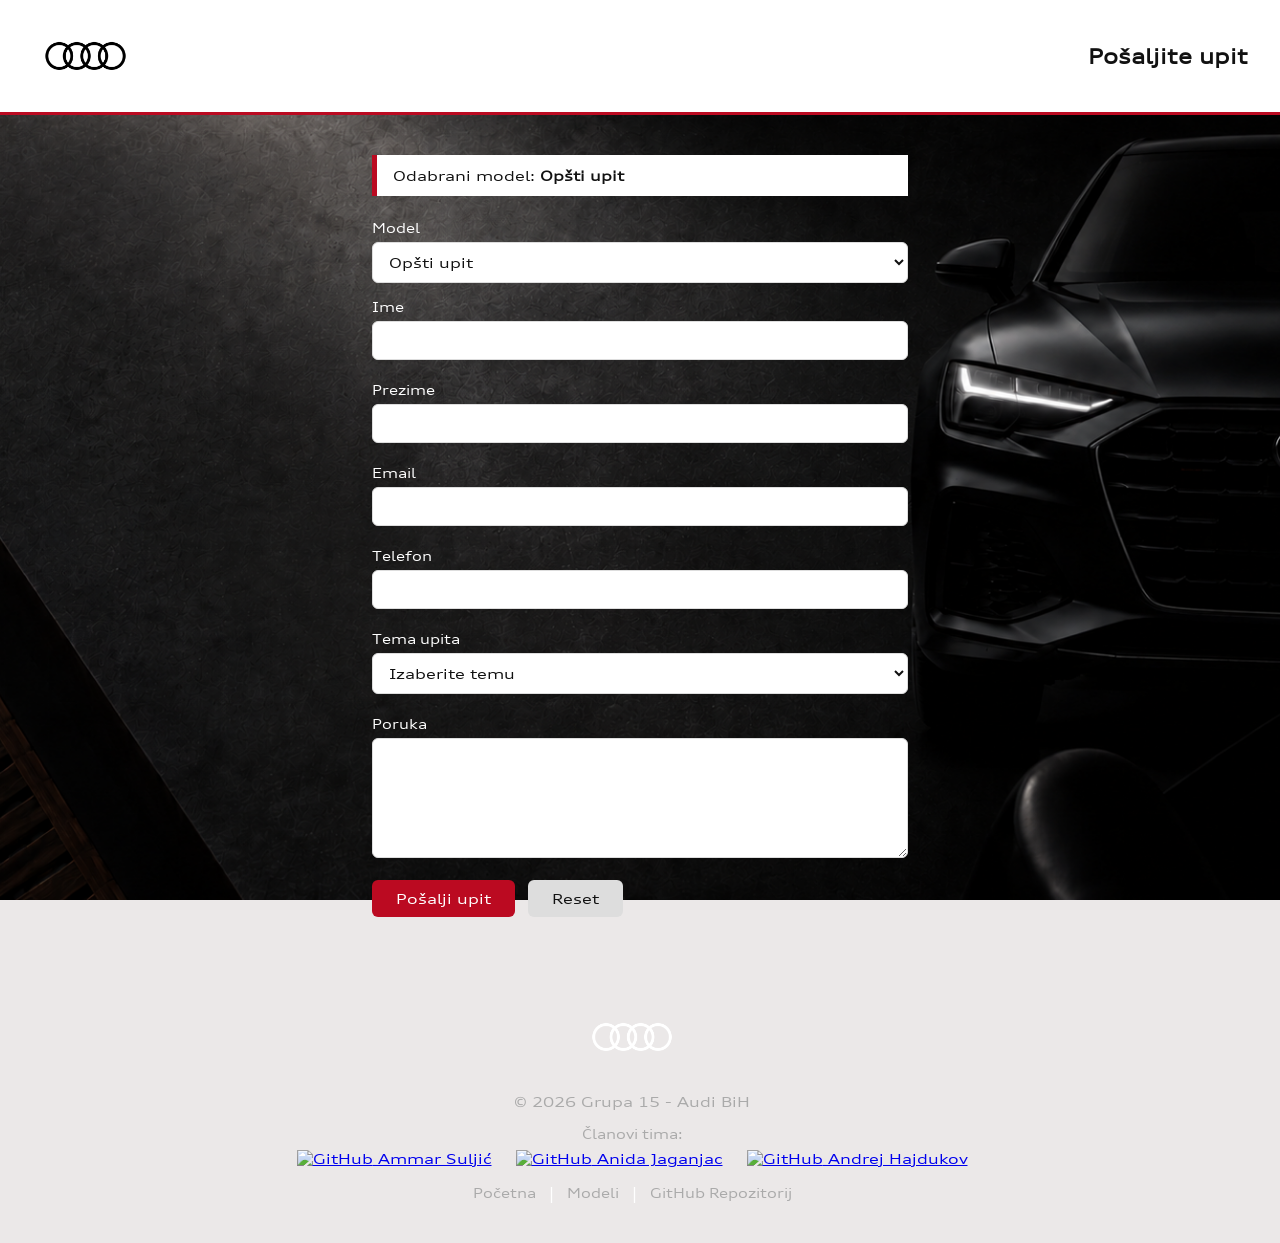
==== kontakt.html @ d5390f21 "dodane drustvene mreze u footeru" ====
<!DOCTYPE html>
<html lang="bs"> 

<head>
    <meta charset="UTF-8"> 
    <meta name="viewport" content="width=device-width, initial-scale=1.0"> <!-- Osigurava prilagodbu prikazu na mobilnim uređajima  AI supported-->
    <meta name="description" content="Audi BiH Kontakt forma"> <!-- Opis stranice koju citaju web preglednici , ovo ne vidi korisnik AI supported-->
    <meta name="author" content="Grupa 15"> 

    <title>Kontakt - Audi BiH</title>

    <link rel="icon" href="images/audi logo crni.png"> 
    <link rel="stylesheet" href="css/tptpstil.css"> 
</head>



<!-- ================= HEADER ================= -->
<header>

   <!-- logo -->
    <div class="logo-bar">

    <a href="index.html">
        <img src="images/audi logo crni.png"
             alt="Audi logo"
             class="logo">
    </a>

</div>


    <h1 class="page-title">Pošaljite upit</h1>

</header>

<style>
.pozadinakontakt{
    background-image: url("images/audi kontakt.png");
    background-size: cover;
    background-position: center;
    background-repeat: no-repeat;
    background-attachment: fixed;
    min-height: 100vh;
}
</style>

<body class="pozadinakontakt">

    
<!-- ================= MAIN ================= -->
<main class="kontakt-main">

    <!-- JS ĆE OVO PUNITI -->
    <div class="selected-model-box">
        <p>Odabrani model: 
            <strong id="selectedModel">Opšti upit</strong>
        </p>
    </div>

    <form id="contactForm">

        <!-- MODEL DROPDOWN (JS ga dopunjava)  AI supported-->
        <div class="form-group">
            <label for="modelSelect">Model</label>
            <select id="modelSelect">
                <option value="">Opšti upit</option>
                <option value="Audi A3">Audi A3</option>
                <option value="Audi A5">Audi A5</option>
                <option value="Audi Q5">Audi Q5</option>
                <option value="Audi A6">Audi A6</option>
                <option value="Audi e-tron">Audi e-tron</option>
                <option value="Audi Q3">Audi Q3</option>
                <option value="Audi RSQ8">Audi RSQ8</option>
                <option value="Audi Q7">Audi Q7</option>
                <option value="Audi Q6">Audi Q6</option>
                <option value="Audi A7">Audi A7</option>
            </select>
        </div>

        <!-- IME -->
        <div class="form-group">
            <label>Ime</label>
            <input type="text" id="ime">
            <span class="error" id="imeError"></span>
        </div>

        <!-- PREZIME -->
        <div class="form-group">
            <label>Prezime</label>
            <input type="text" id="prezime">
            <span class="error" id="prezimeError"></span>
        </div>

        <!-- EMAIL -->
        <div class="form-group">
            <label>Email</label>
            <input type="text" id="email">
            <span class="error" id="emailError"></span>
        </div>

        <!-- TELEFON -->
        <div class="form-group">
            <label>Telefon</label>
            <input type="text" id="telefon">
            <span class="error" id="telefonError"></span>
        </div>

        <!-- TEMA -->
        <div class="form-group">
            <label>Tema upita</label>
            <select id="tema">
                <option value="">Izaberite temu</option>
                <option value="model">Upit o modelu</option>
                <option value="cijena">Cijena</option>
                <option value="test_voznja">Test vožnja</option>
                <option value="dostupni_modeli">Dostupni modeli</option>
                <option value="servis">Servis Audi modela</option>
            </select>
            <span class="error" id="temaError"></span>
        </div>

        <!-- PORUKA -->
        <div class="form-group">
            <label>Poruka</label>
            <textarea id="poruka"></textarea>
            <span class="error" id="porukaError"></span>
        </div>

        <!-- BUTOONI -->
        <button type="submit">Pošalji upit</button>
        <button type="reset">Reset</button>

        <p id="successMessage"></p>

    </form>


</main>

<!-- ================= FOOTER (ISTI KAO OSTALI) ================= -->
            <footer class="site-footer-kontakt">

                <div class="footer-logo">
                    <img src="images/audi logo crni.png"
                        alt="Audi logo"
                        usemap="#audiMapFooter"
                        class="logo">

                    <map name="audiMapFooter">
                        <area shape="rect"
                            coords="0,0,300,150"
                            href="index.html"
                            alt="Početna stranica">
                    </map>
                </div>

                <p class="footer-title">&copy; 2026 Grupa 15 - Audi BiH</p>

                <!-- TIM -->
<div class="footer-team">
    <span class="team-label">Članovi tima:</span>

    <div class="team-members">

        <div class="member">
            <a href="https://github.com/ammarsuljic-ui" target="_blank">
                <img src="images/Github logo.webp" alt="GitHub" class="github-icon">
                Ammar Suljić
            </a>
        </div>

        <div class="member">
            <a href="https://github.com/qnidaaa?tab=overview&from=2026-05-01&to=2026-05-15" target="_blank">
                <img src="images/Github logo.webp" alt="GitHub" class="github-icon">
                Anida Jaganjac
            </a>
        </div>

        <div class="member">
            <a href="https://github.com/andrejhajdukov" target="_blank">
                <img src="images/Github logo.webp" alt="GitHub" class="github-icon">
                Andrej Hajdukov
            </a>
        </div>

    </div>
</div>

                <div class="footer-links">
                    <a href="index.html">Početna</a> |
                    <a href="sadrzaj.html">Modeli</a> |
                    <a href="https://github.com/ammarsuljic-ui/Grupa15-TPTP-2026" target="_blank">
                        GitHub Repozitorij
                    </a>
                </div>

            </footer>

</div>

</body>
</html>
---- css/tptpstil.css ----
/* =============================================
   TPTP Projekat - Grupa 15
   Audi BiH web stranica
   CSS: Anida Jaganjac
   ============================================= */
 
/* Odbrani font */
@font-face {
  font-family: 'auditype_extendednormal';
  src: url(../fonts/auditype_extendednormal.ttf) format('truetype');
}

/* CSS varijable - globalne boje, fontovi i razmaci */
:root {
  --boja-primarna: #BB0A21;
  --boja-pozadina: #ebe8e8;
  --boja-tekst: #111111;
  --boja-kartica: #ffffff;
  --font-glavni: 'auditype_extendednormal', sans-serif;
  --razmak-kartica: 1.5rem;
}
 
/* Reset defaultnih browser stilova */
* {
  margin: 0;
  padding: 0;
  box-sizing: border-box;
}
 
/* Osnovna tipografija i pozadina */
body {
  background-color: var(--boja-pozadina);
  color: var(--boja-tekst);
  font-family: var(--font-glavni);
  
}
 
/* ---- HEADER ---- */
header {
  overflow: visible;
  background-color: #ffffff;
  padding: 16px 32px;
  border-bottom: 3px solid var(--boja-primarna);
  display: flex;
  align-items: center;
  justify-content: space-between;
  position: relative;
  z-index: 1000;
}
 
/* Logo */
.logo-bar {
  display: flex;
  align-items: center;
}
 
.logo {
  height: 80px;
  width: auto;
  display: block;
  pointer-events: auto;
}
 
/* ---- DROPDOWN MENI ---- */

/* Prikaz uradjen uz pomoc Claude AI s razumijevanjem */
.menu > ul {
  list-style: none;
  display: flex;
  gap: 24px;
}
 
.menu {
  position: relative;
}
 
.menu ul li a {
  text-decoration: none;
  color: var(--boja-tekst);
  font-size: 14px;
  font-weight: 500;
  padding: 8px 0;
}
 
.menu ul li a:hover {
  color: var(--boja-primarna);
}
 
.dropdown {
  position: relative;
}
 
.dropdown-menu {
  display: none;
  position: absolute;
  top: 100%;
  left: 0;
  background-color: #ffffff;
  border: 1px solid #eeeeee;
  border-top: 3px solid var(--boja-primarna);
  min-width: 160px;
  z-index: 9999;
  box-shadow: 0 4px 12px rgba(0,0,0,0.1);
  flex-direction: column;
  list-style: none;
}
 
.dropdown:hover .dropdown-menu {
  display: block;
}
 
.dropdown-menu li a {
  display: block;
  padding: 10px 16px;
  font-size: 13px;
  color: var(--boja-tekst);
  text-decoration: none;
  white-space: nowrap;
  transition: all 0.2s ease;
}
 
.dropdown-menu li a:hover {
  background-color: var(--boja-primarna);
  color: #ffffff !important;
  padding-left: 20px;
}
 
/* ---- SIDE NAV ---- */
.side-nav {
  display: flex;
  flex-direction: column;
  align-items: center;
  gap: 8px;
  background-color: #111111;
  padding: 24px 16px;
  width: 200px;
  min-height: 100%;
  position: fixed;
  top: 0;
  left: 0;
  padding-top: 100px;
  z-index: 100;

  opacity: 0;
  pointer-events: none;
  transform: translateX(-20px);
  transition: opacity 0.3s ease, transform 0.3s ease;
}
 
.side-nav a {
  text-decoration: none;
  color: #ffffff;
  font-size: 14px;
  padding: 10px 12px;
  border-radius: 6px;
  width: 100%;
  text-align: center;
  transition: background 0.2s;
}
 
.side-nav a:hover {
  background-color: var(--boja-primarna);
  color: #ffffff;
}
 
.pozadina:has(.logo-bar:hover) .side-nav,
.side-nav:hover {

  opacity: 1;
  pointer-events: auto;
  transform: translateX(0);

}
/* Pomicanje sadrzaja da ne bude ispod sidebara */
.pozadina {
  margin-left: 0;
  transition: margin-left 0.3s ease;
  
}

.pozadina:has(.logo-bar:hover),
.pozadina:has(.side-nav:hover) {

  margin-left: 200px;
}
 
/* ---- UVODNA SEKCIJA ---- */
.uvodnastrana {
  padding: 60px 40px;
  max-width: 100%;
  width: 100%;
}

/*Razmak izmedju slike i uvoda za modele */ 

.uvodnastrana:has(.hero-slika) {
  margin-bottom: 0;
  padding-bottom: 0;
}

.malinaslov {
  font-size: 13px;
  letter-spacing: 0.1em;
  text-transform: uppercase;
  color: var(--boja-primarna) !important;
  margin-bottom: 12px;
}

.uvodnastrana h1 {
  font-size: 36px;
  font-weight: bold;
  margin-bottom: 20px;
  line-height: 1.2;
}

.tekstuvoda {
  font-size: 15px;
  color: #646464;
  line-height: 1.7;
}

/* ---- HERO BUTTONS ---- */

.hero-btn {
  display: inline-block;
  padding: 14px 32px;
  background-color: #111111;
  color: #ffffff !important;
  text-decoration: none;
  font-family: var(--font-glavni);
  font-size: 14px;
  border-bottom: 2px solid transparent;
  text-align: center;
  transition: border-color 0.3s ease, background-color 0.3s ease;
  margin-top: 24px;
  margin-right: 12px;
}

.hero-btn:hover {
  border-bottom-color: var(--boja-primarna);
  background-color: #1e1e1e;
}

.hero-btn.secondary {
  background-color: #111111;
}

.hero-btn.secondary:hover {
  border-bottom-color: var(--boja-primarna);
  background-color: #1e1e1e;
}

/* ---- BACKGROUND IMAGE SEKCIJA  ---- */
.backgroundRegular-image {
  display: block;
  width: 100%;
  overflow: hidden;
}

.background-image {
  width: 100%;
  height: auto;
  display: block;
  object-fit: cover;
}


.backgroundSUV-image {
  display: block;
  width: 106%;
  overflow: hidden;
  margin-left: -40px;
}

.background-suv{
  display: block;
  width: 106%;
  overflow: hidden;
  margin-left: -40px;
}
/* ---- MODERN INFO SEKCIJA ---- */
.modern-info {
  padding: 60px 40px;
  max-width: 100%;
  width: 100%;
}

.section-tag {
  font-size: 13px;
  letter-spacing: 0.1em;
  text-transform: uppercase;
  color: var(--boja-primarna) !important; 
  margin-bottom: 12px;
}

.modern-info h2 {
  font-size: 28px;
  margin-bottom: 16px;
  line-height: 1.3;
}

.modern-info p {
  max-width: 100%;
 font-size: 15px;
  color: #444444;
  line-height: 1.7;

  
}

.tekstmape {
  display: block;
  width: 100%;
  padding: 40px;
  font-size: 15px;
  color: #444444;
  line-height: 1.7;
  text-align: justify;
}

/* ---- VIDEO UVOD ---- */
.videouvod {
  max-width: 700px;
  margin: 0 auto 24px auto;
  text-align: left;
}

.videouvod h2 {
  font-size: 22px;
  margin-bottom: 16px;
  text-align: center;
}

.tekstvideo {
  font-size: 14px;
  color: #444444;
  line-height: 1.7;
  margin-bottom: 12px;
  text-align: justify;
}



/* ---- KARTICE ---- */
/* Uz pomoc Claude AI za centriranje grida */
.models {
  display: grid;
  grid-template-columns: repeat(2, 400px);
  justify-content: center;
  gap: var(--razmak-kartica);
  padding: 30px;
}
 
.car-card {
  background-color: var(--boja-kartica);
  border-radius: 10px;
  overflow: hidden;
  position: relative;
  transition: transform 0.3s ease, box-shadow 0.3s ease;
}
 
.car-card:hover {
  transform: translateY(-5px);
  box-shadow: 0 8px 24px rgba(0,0,0,0.12);
}
 
.car-card a {
  text-decoration: none;
  color: var(--boja-tekst);
}
 
.car-card img {
  width: 100%;
  height: 200px;
  object-fit: cover;
  display: block;
  background-color: #a0a0a0;
  transition: transform 0.3s ease, background-color 0.3s ease;
}
 
.car-name {
  padding: 12px 16px;
  font-weight: bold;
  font-size: 16px;
}
 
/* Hover overlay na karticama - uradjeno uz pomoc Claude AI */
.car-card a::after {
  content: attr(title);
  position: absolute;
  bottom: 0;
  left: 0;
  right: 0;
  color: #ffffff;
  padding: 12px 16px;
  font-size: 14px;
  font-weight: 500;
  opacity: 0;
  transform: translateY(100%);
  transition: opacity 0.3s ease, transform 0.3s ease;
}
 
.car-card:hover a::after {
  opacity: 1;
  transform: translateY(0);
}
 
.car-card:hover img {
  transform: scale(1.03);
  background-color: var(--boja-primarna);
}
 .tech-grid {
  display: grid;
  grid-template-columns: repeat(3, 1fr);
  gap: 24px;
  padding: 40px;
}

.tech-box {
  background-color: #646464;
  color: #ffffff;
  padding: 32px 24px;
  border-left: 4px solid var(--boja-primarna);
  transition: background-color 0.3s ease;
}

.tech-box:hover {
  background-color: var(--boja-primarna);
}

.tech-box h3 {
  font-size: 18px;
  margin-bottom: 12px;
  color: #ffffff;
}

.tech-box p {
  font-size: 14px;
  color: #d3d1d1;
  line-height: 1.7;
}

.tech-box:hover p {
  color: #ffffff;
}


@keyframes fadeIn {
  from {
    opacity: 0;
    transform: translateY(20px);
  }
  to {
    opacity: 1;
    transform: translateY(0);
  }
}

.tech-section {
  padding: 60px 40px;
}
 

.tech-section h2 {
  font-size: 28px;
  margin-bottom: 10px;
  line-height: 1.3;
}

.car-card {
  animation: fadeIn 2s ease forwards;
}

@keyframes pulsiranje {
  0%   { transform: scale(1); }
  50%  { transform: scale(1.1); }
  100% { transform: scale(1); }
}

.logo-bar .logo:hover,
header .logo:hover {
  animation: pulsiranje 2s ease infinite;
}

/* ---- ASIDE ---- */
aside {
  text-align: center;
  padding: 40px 32px;
  background-color: #f0f0f0;
}
 
aside h2 {
  margin-bottom: 16px;
  font-size: 22px;
}
 
aside p {
  margin-top: 12px;
  font-size: 14px;
  color: #111111;
}
 

/* ---- MAPA I SALONI---- */

.tekstmape {
  display: block;
  width: 100%;
  padding: 40px;
  font-size: 15px;
  color: #444444;
  line-height: 1.7;
  text-align: justify;
  order: 2;
}

.mapa {
  order: 3;
  display: flex;
  flex-wrap: wrap;
  align-items: flex-start;
  justify-content: center;
  gap: 40px;
  padding: 40px;
}

.mapa h3 {
  width: 100%;
  text-align: center;
  border-left: none;
  border-bottom: 3px solid var(--boja-primarna);
  padding-left: 0;
  padding-bottom: 8px;
  margin-bottom: 0;
}

.mapa iframe {
  flex: none;
  width: 45%;
  height: 400px;
  border: none;
  border-radius: 8px;
}

.mapa-info {
  width: 30%;
  text-align: center;
}

.mapa-info h3 {
  text-align: center;
  border-left: none;
  border-bottom: 3px solid var(--boja-primarna);
  padding-left: 0;
  padding-bottom: 8px;
  margin-bottom: 24px;
}

.saloni {
  list-style: none;
  display: flex;
  flex-direction: column;
  gap: 12px;
  width: 100%;
}

.saloni li a {
  display: block;
  padding: 14px 20px;
  background-color: #646464;
  color: #ffffff !important;
  text-decoration: none;
  font-size: 14px;
  border-bottom: 2px solid transparent;
  border-left: none;
  text-align: center;
  transition: border-color 0.3s ease, background-color 0.3s ease;
}

.saloni li a:hover {
  border-bottom-color: var(--boja-primarna);
  background-color: #1e1e1e;
}

/*---- NEWSLETTER PRIJAVA---- */
.newsletter {
  padding: 60px 40px;
  background-color: var(--boja-pozadina);
}

.newsletter h2 {
  font-size: 28px;
  margin-bottom: 16px;
  line-height: 1.3;
}

.newsletter p {
  font-size: 15px;
  color: #444444;
  line-height: 1.7;
  margin-bottom: 24px;
}

.newsletter input[type="email"] {
  padding: 10px 12px;
  border: 1px solid #dddddd;
  border-radius: 6px;
  font-family: var(--font-glavni);
  font-size: 14px;
  color: var(--boja-tekst);
  background-color: #b8b5b5;
  width: 300px;
  transition: border-color 0.2s;
}

.newsletter input[type="email"]:focus {
  outline: none;
  border-color: var(--boja-primarna);
}

.newsletter button {
  padding: 10px 24px;
  margin-left: 8px;
  border: none;
  border-radius: 6px;
  font-family: var(--font-glavni);
  font-size: 14px;
  cursor: pointer;
  background-color: var(--boja-primarna);
  color: #ffffff;
  transition: background-color 0.2s;
}

.newsletter button:hover {
  background-color: #880015;
}


/* ---- FOOTER ---- */

.site-footer {
  width: 106%;
  margin-left: -40px;
  margin-top: auto;
  background-color: #111111;
  color: #ffffff;
  text-align: center;
  padding: 40px 10px;
  display:flex;
  flex-direction: column;
  align-items: center;
  gap: 16px;
}
 
.footer-logo .logo {
  filter: invert(1);
}
 
.footer-title {
  font-size: 14px;
  color: #aaaaaa;
}
 
.footer-team {
  display: flex;
  flex-direction: column;
  align-items: center;
  gap: 8px;
}
 
.team-label {
  font-size: 13px;
  color: #aaaaaa;
}
 
.team-members {
  display: flex;
  gap: 24px;
}
 
.member {
  font-size: 14px;
  font-weight: 500;
}
 
.footer-links {
  display: flex;
  gap: 12px;
  align-items: center;
}
 
.footer-links a {
  color: #aaaaaa;
  text-decoration: none;
  font-size: 13px;
  transition: color 0.2s;
}
 
.footer-links a:hover {
  color: var(--boja-primarna);
}


/* ============================================= */
/* ---- SADRZAJ.HTML STILOVI ---- */
/* ============================================= */

.uvod-modeli {
  background-color: #d3d1d1;
  color: #ffffff;
  padding: 60px 40px;
}

.glavni-naslov {
  font-size: 40px;
  font-weight: bold;
  margin-bottom: 16px;
  color: #000000;
}

.opis-modela {
  font-size: 15px;
  color: #646464;
  max-width: 100%;
  line-height: 1.7;
}

.overlay-tekst {
  padding: 20px 40px 60px 40px;
}

.overlay-tekst p {
  font-size: 15px;
  color: #aaaaaa;
  line-height: 1.7;
  max-width: 100%;
}

.opismodela {
  margin-bottom: 24px;
  padding: 24px 32px;
  background-color: #ffffff;
  border-left: 5px solid var(--boja-primarna);
  margin-left: -32px;
  width: 106%;
}

.malitekstmodel {
  font-size: 11px;
  letter-spacing: 0.12em;
  text-transform: uppercase;
  color: var(--boja-primarna);
  margin-bottom: 8px;
  
}

.opismodela h3 {
  font-size: 20px;
  margin-bottom: 8px;
}

.opismodela p {
  font-size: 14px;
  color: #555555;
  line-height: 1.6;
}

.hero-slika {
  width: 106%;
  margin-left: -40px;
  margin-top: px;
  display: block;
  object-fit: cover;
}

.salonmap {
    position: relative;
    width: 100%;
}



/* zajednički stil za klik zone */
.salon-link {
    position: absolute;
    display: block;
    
    transition: 0.2s ease;
}

.salon-link:hover {
    background: rgba(255, 0, 0, 0.2);
}

/* AC Quattro Sarajevo */
.sarajevo {
    left: 1%;
    top: 83%;
    width: 18%;
    height: 16%;
}

/* MRM Mostar */
.mostar {
    left: 20%;
    top: 83%;
    width: 20%;
    height: 16%;
}

/* Banja Luka */
.banjaluka {
    left: 41%;
    top: 83%;
    width: 20%;
    height: 16%;
}

/* Inter Auto Tuzla */
.tuzla {
    left: 63%;
    top: 83%;
    width: 18%;
    height: 16%;
}

/* Visoko */
.visoko {
    left: 82%;
    top: 83%;
    width: 20%;
    height: 16%;
}

/* ---- CATEGORY SEKCIJA ---- */
.category-section {
  max-width: 1100px;
  margin: 0 auto 40px auto;
  padding: 24px 32px;
  width: 106%;
  margin-left: -32px;
  background-color: var(--boja-primarna);
}

.category-section h1 {
  font-size: 28px;
  color: #ffffff;
  letter-spacing: 0.05em;
  text-transform: uppercase;
  padding-left: -32px;
}

/* Tekst ispod tabele */
.ispodtabele {
  width: 106%;
  padding: 16px 32px;
  background-color: #f5f5f5;
  border-left: 3px solid #dddddd;
  margin-bottom: 16px;
  margin-left: -32px;
  font-size: 14px;
  color: #555555;
  font-style: italic;
}

.header {
  background-color: #ffffff;
  padding: 16px 32px;
  border-bottom: 3px solid var(--boja-primarna);
  display: flex;
  align-items: center;
  gap: 32px;
  position: sticky;
  top: 0;
  z-index: 100;
}

.title {
  font-size: 20px;
  color: var(--boja-tekst);
  flex: 1;
}

/* Bookmark navigacija u headeru */
.nav {
  display: flex;
  flex-wrap: wrap;
  gap: 8px;
}

.nav a {
  text-decoration: none;
  color: var(--boja-tekst);
  font-size: 13px;
  padding: 6px 12px;
  border-radius: 20px;
  border: 1px solid #dddddd;
  transition: background 0.2s, color 0.2s;
}

.nav a:hover {
  background-color: var(--boja-primarna);
  color: #ffffff;
  border-color: var(--boja-primarna);
}



/* Main kontejner */
.main {
  max-width: 1100px;
  margin: 0 auto;
  padding: 40px 32px;
}

/* Sekcija za svaki model */
.model-section {
  margin-bottom: 80px;
  padding-bottom: 40px;
  border-bottom: 2px solid #dddddd;
}

.model-section h2 {
  font-size: 28px;
  margin-bottom: 24px;
  color: var(--boja-tekst);
  border-left: 5px solid var(--boja-primarna);
  padding-left: 16px;
  margin-left: -32px;
 
}

/* Galerija slika - 2 kolone */
.gallery {
  display: grid;
  grid-template-columns: repeat(2, 1fr);
  gap: 20;
  margin-bottom: 32px;
}

.gallery img {
  width: 100%;
  height: auto;
  aspect-ratio: 16 / 9;
  object-fit: cover;
  border-radius: 5;
  transition: transform 0.3s ease, box-shadow 0.3s ease;
  background-color: #a0a0a0 ;
}

.gallery img:hover {
  transform: scale(1.03);
  box-shadow: 0 6px 20px rgba(0,0,0,0.15);
}
.model-section .gallery {
  margin-left: calc(-32px);
  margin-right: calc(-32px);
}

/* Tabela sa specifikacijama */
.spec-table {
  width: 106%;
  border-collapse: collapse;
  margin-bottom: 24px;
  font-size: 14px;
  margin-left: -32px;
}

.spec-table th {
  background-color: var(--boja-primarna);
  color: #ffffff;
  padding: 12px 16px;
  text-align: left;
}

.spec-table td {
  padding: 10px 16px;
  border-bottom: 1px solid #dddddd;
}

/* Izmjenicno bojenje redova - nth-child pseudo klasa */
.spec-table tbody tr:nth-child(even) {
  background-color: #f5f5f5;
}

.spec-table tbody tr:hover {
  background-color: #ffe5e5;
}

/* Nazad na vrh link */
.model-section > a {
  display: block;
  margin-top: 16px;
  text-decoration: none;
  text-align: center;
  color: var(--boja-primarna);
  font-size: 13px;
  font-weight: 500;
  transition: color 0.2s;
}

.model-section > a:hover {
  color: #880015;
}

/* lista kategorija */
.list-section {
  max-width: 1100px;
  margin: 0 auto 60px auto;
  padding: 0 32px;
}

.list-section h2 {
  font-size: 22px;
  margin-bottom: 16px;
  border-left: 5px solid var(--boja-primarna);
  padding-left: 16px;
}

.model-list {
  list-style: none;
  display: flex;
  gap: 40px;
  flex-wrap: wrap;
}

.model-list > li {
  font-weight: bold;
  font-size: 15px;
  color: var(--boja-tekst);
}

.model-list > li > ul {
  list-style: none;
  margin-top: 8px;
  display: flex;
  flex-direction: column;
  gap: 6px;
}

.model-list > li > ul > li a {
  text-decoration: none;
  color: #555555;
  font-weight: normal;
  font-size: 14px;
  transition: color 0.2s;
}

.model-list > li > ul > li a:hover {
  color: var(--boja-primarna);
}

/* ---- CONFIG BOX ---- */
.config-box {
  width: 106%;
  margin-left: -32px;
  padding: 24px 32px;
  background-color: #ffffff;
  border-left: 5px solid var(--boja-primarna);
  margin-bottom: 24px;
  text-align: center;
}

.config-box h3 {
  font-size: 18px;
  color: #000000;
  margin-bottom: 12px;
}

.config-box p {
  font-size: 14px;
  color: #646464 !important;
  line-height: 1.6;
  margin-bottom: 16px;
}

.config-btn {
  display: inline-block;
  padding: 14px 32px;
  background-color: transparent;
  color: #646464 !important;
  text-decoration: none;
  font-family: var(--font-glavni);
  font-size: 14px;
  border-bottom: 2px solid var(--boja-primarna);
  transition: border-color 0.3s ease, background-color 0.3s ease;
}

.config-btn:hover {
  background-color: var(--boja-primarna);
  border-bottom-color: transparent;
}

/* ============================================= */
/* ---- KONTAKT.HTML STILOVI ---- */
/* ============================================= */

.no-sidebar .pozadina {
  margin-left: 0;
}

.kontakt-main {
  max-width: 600px;
  margin: 40px auto;
  padding: 0 32px;
}

.page-title {
  font-size: 20px;
  color: var(--boja-tekst);
 margin-left: auto;
}

.selected-model-box {
  background-color: #ffffff;
  border-left: 5px solid var(--boja-primarna);
  padding: 12px 16px;
  margin-bottom: 24px;
  font-size: 14px;
}

.form-group {
  display: flex;
  flex-direction: column;
  gap: 6px;
  margin-bottom: 16px;
}

.form-group label {
  font-size: 13px;
  font-weight: 500;
  color: var(--boja-tekst);
}

.form-group input,
.form-group select,
.form-group textarea {
  padding: 10px 12px;
  border: 1px solid #dddddd;
  border-radius: 6px;
  font-family: var(--font-glavni);
  font-size: 14px;
  color: var(--boja-tekst);
  background-color: #ffffff;
  transition: border-color 0.2s;
}

.form-group input:focus,
.form-group select:focus,
.form-group textarea:focus {
  outline: none;
  border-color: var(--boja-primarna);
}

.form-group textarea {
  height: 120px;
  resize: vertical;
}

.error {
  font-size: 12px;
  color: var(--boja-primarna);
}

#contactForm button {
  padding: 10px 24px;
  margin-right: 8px;
  border: none;
  border-radius: 6px;
  font-family: var(--font-glavni);
  font-size: 14px;
  cursor: pointer;
  transition: background-color 0.2s;
}

#contactForm button[type="submit"] {
  background-color: var(--boja-primarna);
  color: #ffffff;
}

#contactForm button[type="submit"]:hover {
  background-color: #880015;
}

#contactForm button[type="reset"] {
  background-color: #dddddd;
  color: var(--boja-tekst);
}

#contactForm button[type="reset"]:hover {
  background-color: #bbbbbb;
}

#successMessage {
  margin-top: 16px;
  font-size: 14px;
  color: green;
}

.site-footer-kontakt{
   width: 105%;
  margin-left: -40px;
  margin-top: auto;
  background-color: transparent;
  color: #ffffff;
  text-align: center;
  padding: 40px 10px;
  display:flex;
  flex-direction: column;
  align-items: center;
  gap: 16px;
}
 

  label {
  color: #ffffff !important;
 }

  /* ---- Media queries ---- */


/* Automatski tamni mod prema sistemskim postavkama korisnika */

@media (prefers-color-scheme: dark) {
  :root {
    --boja-pozadina: #1a1a1a;
    --boja-tekst: #ffffff;
    --boja-kartica: #2a2a2a;
  }
  
 
  header .logo {
  filter: invert(1);
  }

  header { 
    background-color: #646464;
  }

  .side-nav { 
  background-color: #000000;
  }

  .spec-table tbody tr:nth-child(even) { 
    background-color: #2a2a2a; 
  }

  .spec-table td { 
  border-bottom-color: #333333; 
  }

  aside { 
  background-color: #1a1a1a;
  }

  .newsletter { 
  background-color: #1a1a1a;
  }

  .dropdown-menu li a { 
  color: #111111 !important; 
  }

  /* Polja forme u tamnom modu */
  .form-group input,
  .form-group select,
  .form-group textarea {
    background-color: #646464;
    color: #ffffff;
    border-color: #444444;
  }


 .selected-model-box{
    background-color: #646464;
  }
 
  .header {
    background-color: #646464;
    border-bottom-color: var(--boja-primarna);
  }

  .opismodela{
    background-color: #161616;
  }

  .opismodela h3,
  .opismodela p {
    color: #ffffff;
  }

  .title {
    color: #ffffff;
  }

  .nav a {
    color: #ffffff;
    border-color: rgba(0, 0, 0, 0.4);
  }

  .nav a:hover {
    background-color: var(--boja-primarna);
    border-color: var(--boja-primarna);
  }

 .ispodtabele {
  background-color: #3a3939;
  border-left-color: var(--boja-primarna);
 }

 .tech-box {
    background-color: #111111;
  }

  .saloni li a {
    background-color: #111111;
  }

  .config-box {
    background-color: #111111;
  }

  .hero-btn {
    background-color: #111111;
  }
  p{
    color: #ffffff !important;
  }


  .gallery img {
  background-color: #3a3939;
  }

  #contactForm button {
  color: #111111 !important;

  }

  .config-box h3{
    color: #ffffff;
  }

  .config-btn {
    color: #ffffff !important;
  }
    
 .glavni-naslov {
  font-size: 40px;
  font-weight: bold;
  margin-bottom: 16px;
  color: #ffffff;
  }

  .opis-modela {
  font-size: 15px;
  color: #aaaaaa;
  max-width: 100%;
  line-height: 1.7;
  }
  
  .uvod-modeli {
  background-color: #111111;
  }
}

/*Prikaz uskladjen uz pomoc Claude AI */

/* Tablet */
@media (max-width: 900px) {
  .models {
    grid-template-columns: repeat(2, 1fr);
    padding: 16px;
  }

  .side-nav { 
    width: 160px; 
  }

  .pozadina { 
    margin-left: 160px; 
  }

  .gallery { 
    grid-template-columns: repeat(2, 1fr); 
  }

  .header { 
    flex-wrap: wrap; 
  }

  .uvodnastrana h1 {
    font-size: 28px;
  }

  .modern-info h2,
  .tech-section h2 {
    font-size: 24px;
  }

  .tech-grid {
    grid-template-columns: repeat(2, 1fr);
    padding: 24px;
  }

  iframe {
    width: 100%;
    height: 350px;
  }

  .mapa {
    flex-direction: column;
  }

  .mapa iframe {
    width: 100%;
  }

  .mapa-info {
    width: 100%;
  }

  .newsletter input[type="email"] {
    width: 60%;
  }

  .site-footer {
    width: 100%;
    margin-left: 0;
  }

  .category-section {
    margin-left: 0;
    width: 100%;
  }

  .spec-table {
    font-size: 13px;
  }

  .spec-table th,
  .spec-table td {
    padding: 10px 12px;
  }
}

/* Mobitel */


@media (max-width: 600px) {

  .models { grid-template-columns: 1fr; }

  .side-nav {
    display: none;
  }
  
  .pozadina { margin-left: 0; }

  .team-members { 
    flex-direction: column; 
    gap: 4px; 
  }

  .gallery { 
    grid-template-columns: 1fr; 
  }

  .main { 
    padding: 24px 16px; 
  }

  .model-list { 
    flex-direction: column; 
    gap: 24px; 
  }

  .spec-table { 
    font-size: 12px; 
  }

  .spec-table th, 
  .spec-table td { 
    padding: 8px 10px; 
  }
   
  .uvodnastrana h1 {
    font-size: 24px;
  }

  .modern-info h2,
  .tech-section h2,
  .newsletter h2 {
    font-size: 22px;
  }

  
  .hero-btn {
    display: block;
    width: 100%;
    margin-right: 0;
    text-align: center;
  }

  
  .tech-grid {
    grid-template-columns: 1fr;
    padding: 16px;
  }

  
  iframe {
    width: 100%;
    height: 250px;
  }

  
  .mapa {
    flex-direction: column;
  }

  .mapa iframe {
    width: 100%;
  }

  .mapa-info {
    width: 100%;
  }

  
  .newsletter input[type="email"] {
    width: 100%;
    margin-bottom: 8px;
  }

  .newsletter button {
    margin-left: 0;
    width: 100%;
  }

  
  .site-footer {
    width: 100%;
    margin-left: 0;
  }

  .backgroundSUV-image {
  width: 125%;
  margin-left: -39px;
  }
}
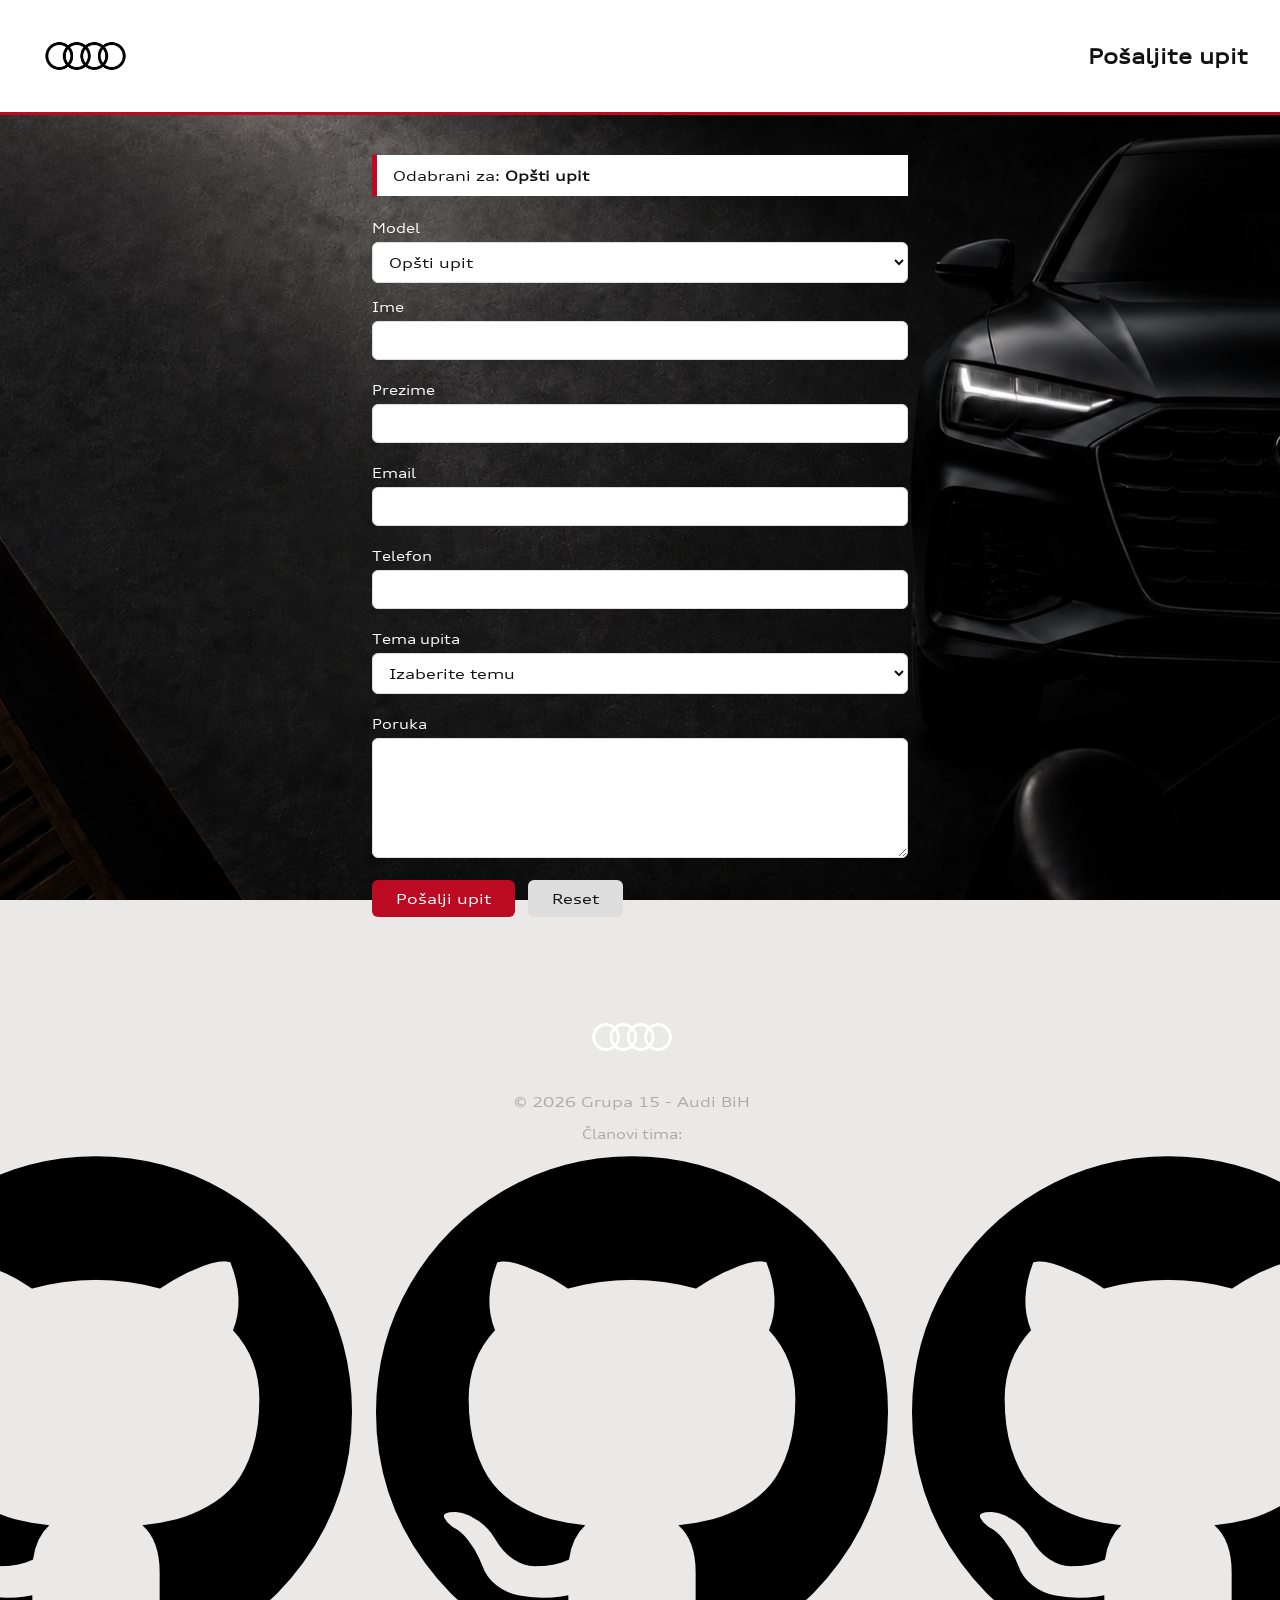
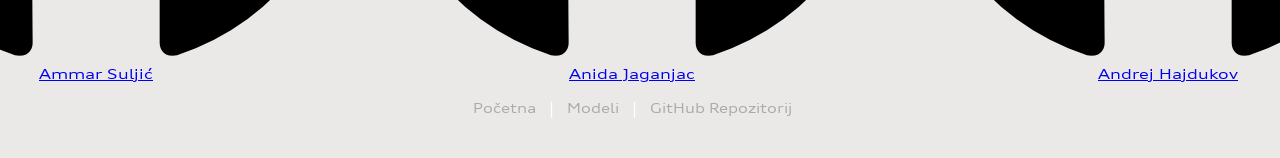
==== commit 8e97c01a: "prepravljen tekst za izbor upita" ====
--- a/kontakt.html
+++ b/kontakt.html
@@ -53,7 +53,7 @@
 
     <!-- JS ĆE OVO PUNITI -->
     <div class="selected-model-box">
-        <p>Odabrani model: 
+        <p>Odabrani za: 
             <strong id="selectedModel">Opšti upit</strong>
         </p>
     </div>
--- a/css/tptpstil.css
+++ b/css/tptpstil.css
@@ -1005,9 +1005,11 @@
 
 /* lista kategorija */
 .list-section {
-  max-width: 1100px;
-  margin: 0 auto 60px auto;
-  padding: 0 32px;
+  width: 106%;
+  margin-bottom: 24px;
+  font-size: 14px;
+  margin-left: 410px;
+
 }
 
 .list-section h2 {
@@ -1048,6 +1050,15 @@
 
 .model-list > li > ul > li a:hover {
   color: var(--boja-primarna);
+}
+
+.model-list > li > a {
+  color: var(--boja-primarna);
+  text-decoration: none;
+}
+
+.model-list > li > a:hover {
+  color: #880015;
 }
 
 /* ---- CONFIG BOX ---- */
@@ -1548,4 +1559,75 @@
   width: 125%;
   margin-left: -39px;
   }
+
+    /* Tabela - horizontalni scroll umjesto preloma */
+  .spec-table {
+    width: 100%;
+    margin-left: 0;
+    display: block;
+    overflow-x: auto;
+  }
+
+  
+  .opismodela {
+    width: 100%;
+    margin-left: 0;
+  }
+
+ 
+  .ispodtabele {
+    width: 100%;
+    margin-left: 0;
+  }
+
+  
+  .config-box {
+    width: 100%;
+    margin-left: 0;
+  }
+
+ 
+  .category-section {
+    width: 100%;
+    margin-left: 0;
+    padding: 16px;
+  }
+
+  .category-section h1 {
+    font-size: 20px;
+  }
+
+  
+  .nav {
+    gap: 4px;
+  }
+
+  .nav a {
+    font-size: 11px;
+    padding: 4px 8px;
+  }
+
+  
+  .glavni-naslov {
+    font-size: 28px;
+  }
+
+  .hero-slika {
+    width: 108%;
+    margin-left: -36px;
+    
+  }
+
+  .salonmap {
+    width: 125%;
+    overflow: hidden;
+    margin-left: -36px;
+  }
+
+  .site-footer-kontakt {
+  width: 100%;
+  margin-left: 0;
+  text-align: center;
+  align-items: center;
+  }
 }
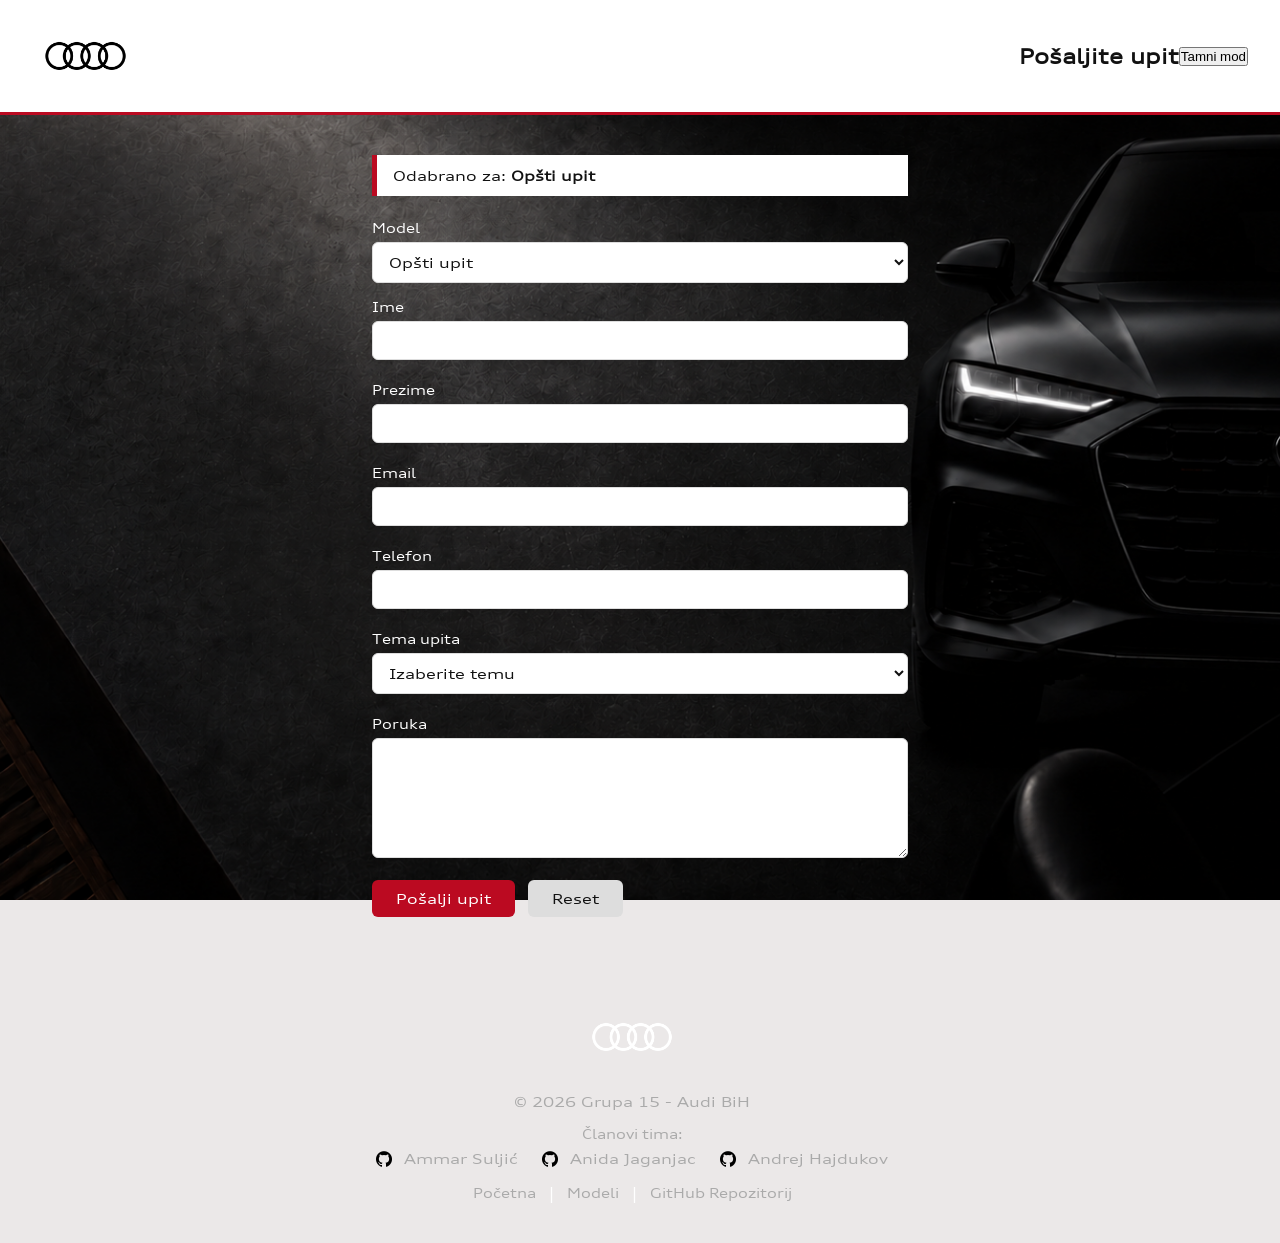
==== commit 465c0c58: "dodano povezivanje za JS" ====
--- a/kontakt.html
+++ b/kontakt.html
@@ -53,7 +53,7 @@
 
     <!-- JS ĆE OVO PUNITI -->
     <div class="selected-model-box">
-        <p>Odabrani za: 
+        <p>Odabrano za: 
             <strong id="selectedModel">Opšti upit</strong>
         </p>
     </div>
@@ -198,6 +198,6 @@
             </footer>
 
 </div>
-
+<script src="js/tptpskripte.js"></script>
 </body>
 </html>
--- a/css/tptpstil.css
+++ b/css/tptpstil.css
@@ -252,32 +252,104 @@
 
 /* ---- BACKGROUND IMAGE SEKCIJA  ---- */
 .backgroundRegular-image {
-  display: block;
+
   width: 100%;
-  overflow: hidden;
+  
 }
 
 .background-image {
   width: 100%;
-  height: auto;
   display: block;
-  object-fit: cover;
-}
-
+  
+}
 
 .backgroundSUV-image {
-  display: block;
+  
   width: 106%;
-  overflow: hidden;
-  margin-left: -40px;
+  
 }
 
 .background-suv{
   display: block;
   width: 106%;
-  overflow: hidden;
-  margin-left: -40px;
-}
+
+}
+
+
+/*---- IMAGE MAP LINKOVI----*/
+/*--- Klikabilan link za svaki model na background slikama---- */
+
+.automap{
+    position: relative;
+    width: 100%;
+
+}
+
+.auto-link{
+    position: absolute;
+    display: block;
+
+ }
+
+ .suvmap{
+    position: relative;
+    width: 100%;
+}
+
+.suv-link{
+    position: absolute;
+    display: block;
+}
+
+.audi-a6{
+    left: 2%;
+    top: 49%;
+    width: 42%;
+    height: 33%;
+}
+
+.audi-a3{
+    left: 45%;
+    top: 55%;
+    width: 18%;
+    height: 22%;
+}
+
+.audi-a5{
+    left: 63%;
+    top: 52%;
+    width: 31%;
+    height: 28%;
+}
+
+.audi-q5{
+    left: 4%;
+    top: 43%;
+    width: 25%;
+    height: 30%;
+}
+
+.audi-q3{
+    left: 31%;
+    top: 46%;
+    width: 18%;
+    height: 22%;
+}
+
+.audi-rsq8{
+    left: 50%;
+    top: 42%;
+    width: 20%;
+    height: 27%;
+}
+
+.audi-q6{
+    left: 73%;
+    top: 45%;
+    width: 26%;
+    height: 27%;
+}
+
 /* ---- MODERN INFO SEKCIJA ---- */
 .modern-info {
   padding: 60px 40px;
@@ -700,6 +772,27 @@
   color: var(--boja-primarna);
 }
 
+/* ---- FOOTER GITHUB IKONA I ČLANOVI ---- */
+.github-icon {
+  height: 16px;
+  width: auto;
+  vertical-align: middle;
+  margin-right: 6px;
+}
+
+.member a {
+  text-decoration: none;
+  color: #aaaaaa;
+  font-size: 14px;
+  display: flex;
+  align-items: center;
+  gap: 6px;
+  transition: color 0.2s;
+}
+
+.member a:hover {
+  color: var(--boja-primarna);
+}
 
 /* ============================================= */
 /* ---- SADRZAJ.HTML STILOVI ---- */
@@ -1373,6 +1466,10 @@
   .uvod-modeli {
   background-color: #111111;
   }
+
+    .github-icon {
+    filter: invert(1);
+  }
 }
 
 /*Prikaz uskladjen uz pomoc Claude AI */
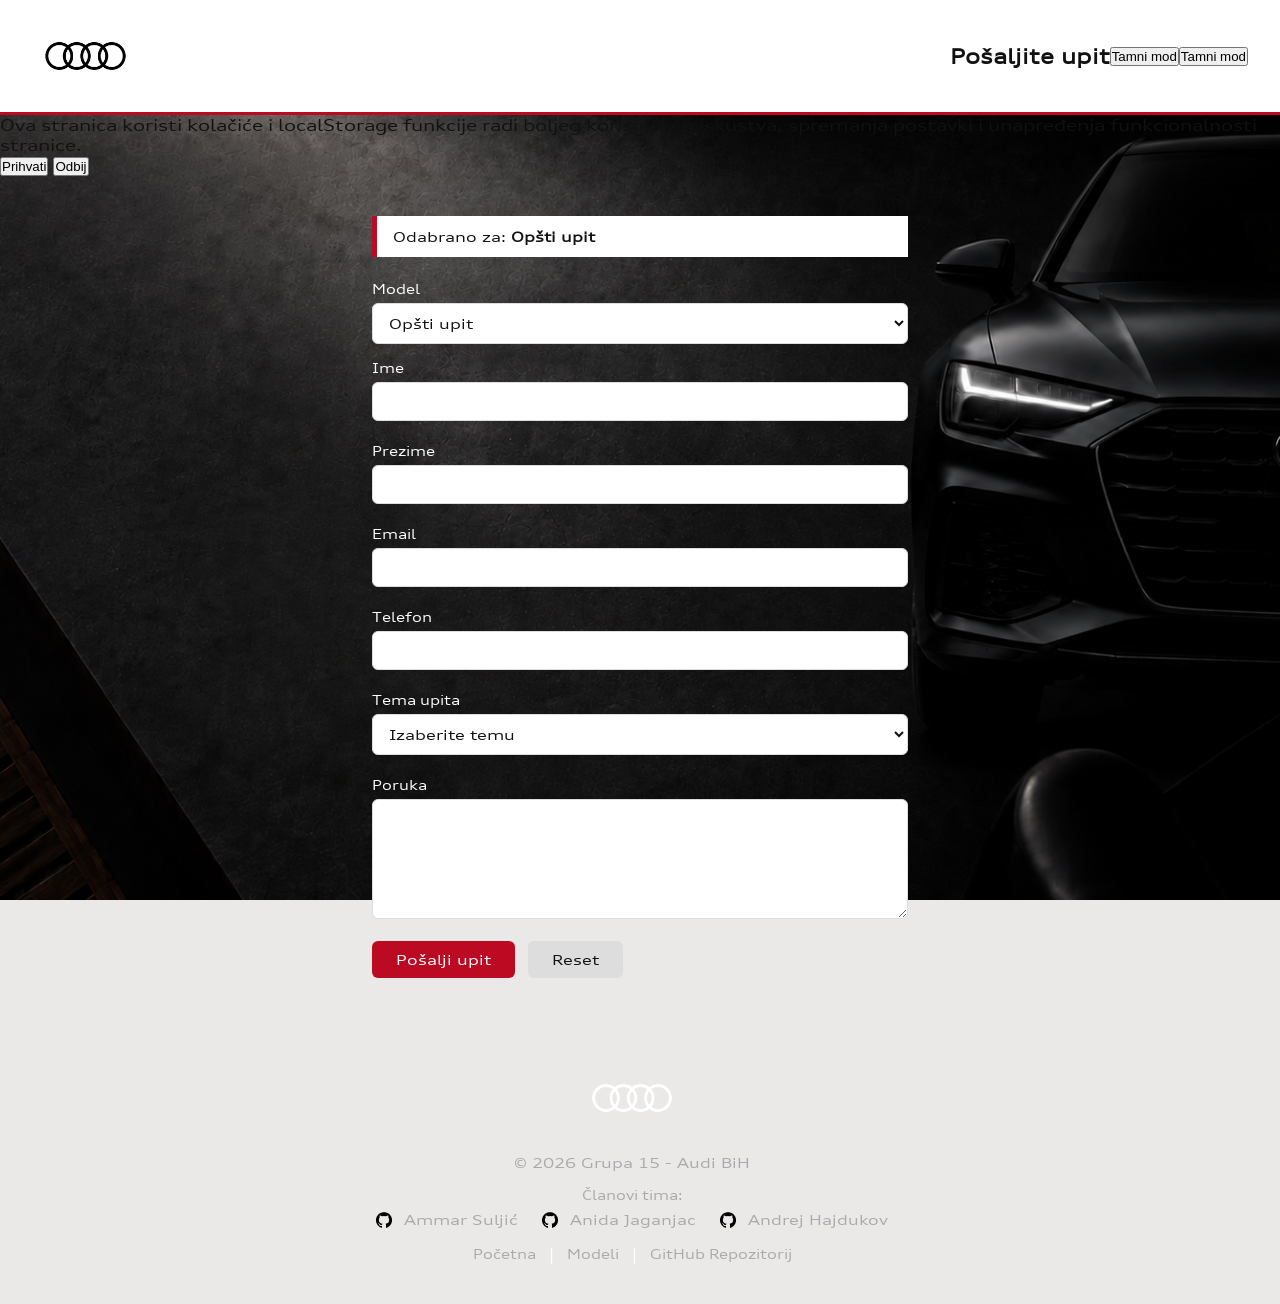
==== commit 87d078af: "dodani buttoni i sekcija za cookies" ====
--- a/kontakt.html
+++ b/kontakt.html
@@ -46,6 +46,34 @@
 </style>
 
 <body class="pozadinakontakt">
+<script src="js/tptpskripte.js"></script>
+
+    <!-- COOKIE BANNER -->
+
+<div id="cookieBanner" class="cookie-banner">
+
+    <div class="cookie-content">
+
+        <p>
+            Ova stranica koristi kolačiće i localStorage funkcije radi boljeg korisničkog iskustva,
+            spremanja postavki i unapređenja funkcionalnosti stranice.
+        </p>
+
+        <div class="cookie-buttons">
+
+            <button type="button" id="acceptCookies">
+    Prihvati
+</button>
+
+<button type="button" id="declineCookies">
+    Odbij
+</button>
+
+        </div>
+
+    </div>
+
+</div>
 
     
 <!-- ================= MAIN ================= -->
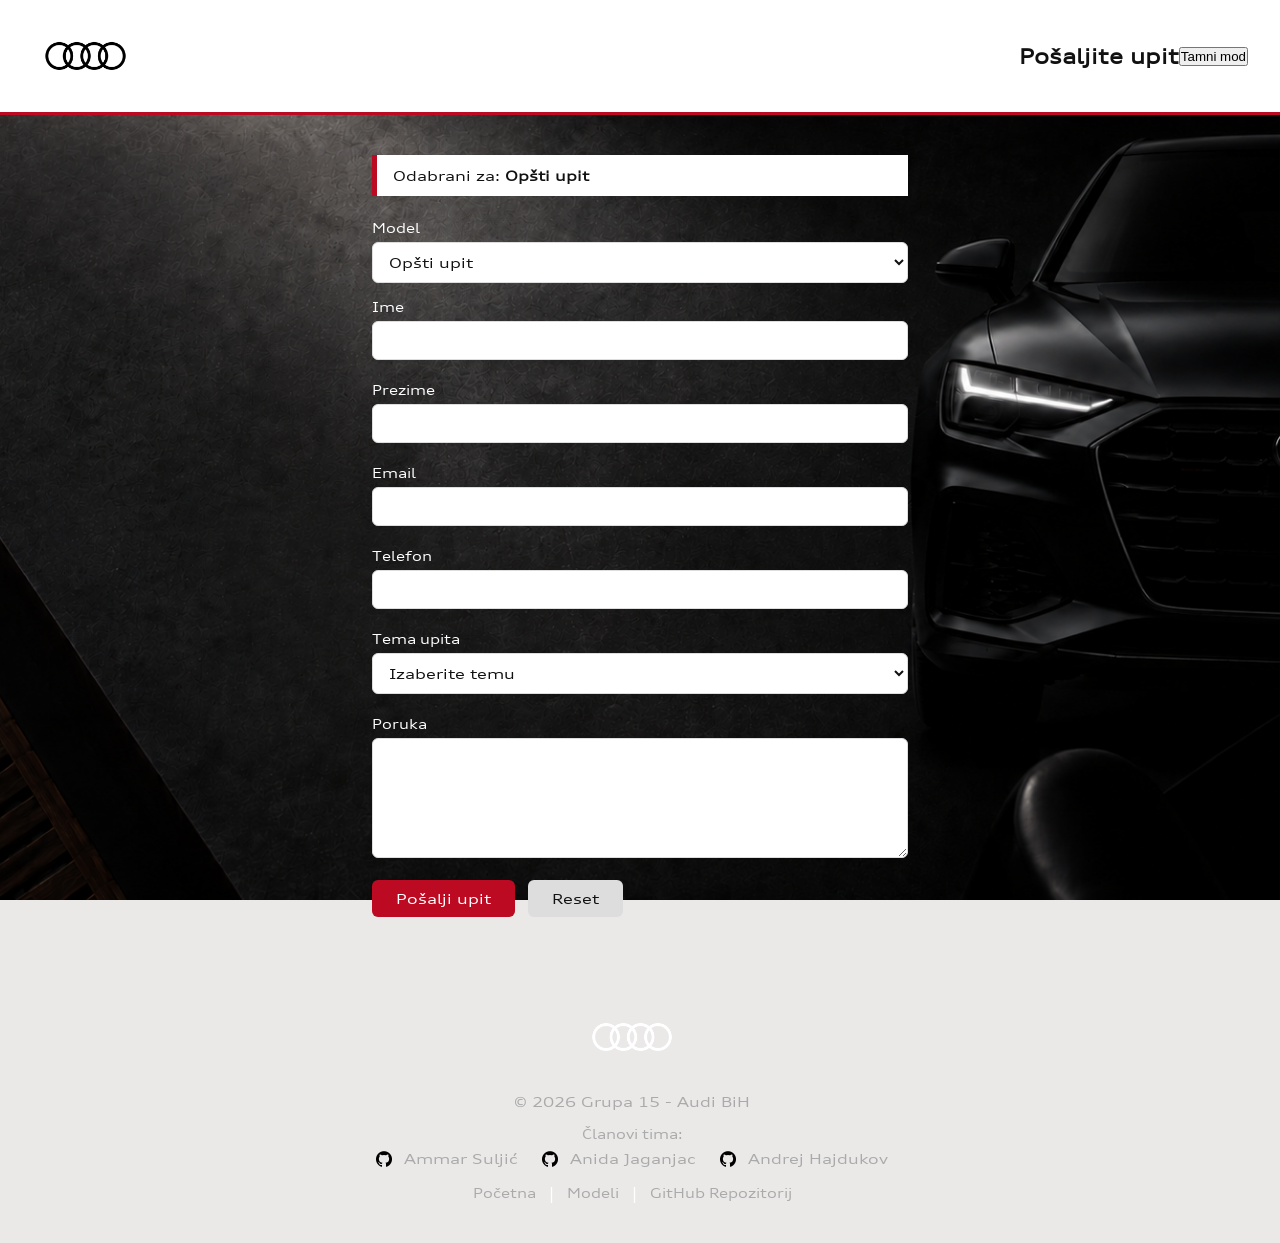
==== commit 13f1b400: "dodane cookies klase, stil za iste i napravljene dimenzije za mobitel i tablet" ====
--- a/kontakt.html
+++ b/kontakt.html
@@ -47,41 +47,13 @@
 
 <body class="pozadinakontakt">
 <script src="js/tptpskripte.js"></script>
-
-    <!-- COOKIE BANNER -->
-
-<div id="cookieBanner" class="cookie-banner">
-
-    <div class="cookie-content">
-
-        <p>
-            Ova stranica koristi kolačiće i localStorage funkcije radi boljeg korisničkog iskustva,
-            spremanja postavki i unapređenja funkcionalnosti stranice.
-        </p>
-
-        <div class="cookie-buttons">
-
-            <button type="button" id="acceptCookies">
-    Prihvati
-</button>
-
-<button type="button" id="declineCookies">
-    Odbij
-</button>
-
-        </div>
-
-    </div>
-
-</div>
-
     
 <!-- ================= MAIN ================= -->
 <main class="kontakt-main">
 
     <!-- JS ĆE OVO PUNITI -->
     <div class="selected-model-box">
-        <p>Odabrano za: 
+        <p>Odabrani za: 
             <strong id="selectedModel">Opšti upit</strong>
         </p>
     </div>
@@ -226,6 +198,6 @@
             </footer>
 
 </div>
-<script src="js/tptpskripte.js"></script>
+
 </body>
 </html>
--- a/css/tptpstil.css
+++ b/css/tptpstil.css
@@ -1550,6 +1550,22 @@
   .spec-table td {
     padding: 10px 12px;
   }
+
+  .cookie-banner {
+    width: 320px;
+    bottom: 20px;
+    left: 20px;
+    padding: 18px;
+  }
+
+  .cookie-content p {
+    font-size: 13px;
+  } 
+
+  .cookie-buttons button {
+    padding: 10px 14px;
+    font-size: 12px;
+  }
 }
 
 /* Mobitel */
@@ -1601,7 +1617,6 @@
   .newsletter h2 {
     font-size: 22px;
   }
-
   
   .hero-btn {
     display: block;
@@ -1610,19 +1625,16 @@
     text-align: center;
   }
 
-  
   .tech-grid {
     grid-template-columns: 1fr;
     padding: 16px;
   }
-
   
   iframe {
     width: 100%;
     height: 250px;
   }
 
-  
   .mapa {
     flex-direction: column;
   }
@@ -1635,7 +1647,6 @@
     width: 100%;
   }
 
-  
   .newsletter input[type="email"] {
     width: 100%;
     margin-bottom: 8px;
@@ -1646,7 +1657,6 @@
     width: 100%;
   }
 
-  
   .site-footer {
     width: 100%;
     margin-left: 0;
@@ -1665,25 +1675,21 @@
     overflow-x: auto;
   }
 
-  
   .opismodela {
     width: 100%;
     margin-left: 0;
   }
 
- 
   .ispodtabele {
     width: 100%;
     margin-left: 0;
   }
 
-  
   .config-box {
     width: 100%;
     margin-left: 0;
   }
 
- 
   .category-section {
     width: 100%;
     margin-left: 0;
@@ -1693,7 +1699,6 @@
   .category-section h1 {
     font-size: 20px;
   }
-
   
   .nav {
     gap: 4px;
@@ -1703,7 +1708,6 @@
     font-size: 11px;
     padding: 4px 8px;
   }
-
   
   .glavni-naslov {
     font-size: 28px;
@@ -1722,9 +1726,106 @@
   }
 
   .site-footer-kontakt {
-  width: 100%;
-  margin-left: 0;
-  text-align: center;
-  align-items: center;
-  }
+    width: 100%;
+    margin-left: 0;
+    text-align: center;
+    align-items: center;
+  }
+
+  .cookie-banner{
+    left: 15px;
+    right: 15px;
+    bottom: 15px;
+    width: auto;
+    padding: 18px;
+    }
+
+  .cookie-buttons{
+    flex-direction: column;
+    }
+}
+
+/*---- COOKIES ----*/
+
+.cookie-banner{
+
+    position: fixed;
+    bottom: 25px;
+    left: 25px;
+    width: 380px;
+    max-width: calc(100% - 40px);
+    background: rgba(17,17,17,0.96);
+    border-left: 5px solid #BB0A21;
+    border-radius: 14px;
+    padding: 20px;
+    z-index: 9999;
+    box-shadow: 0 10px 35px rgba(0,0,0,0.35);
+    backdrop-filter: blur(10px);
+    animation: cookieFade 0.5s ease;
+}
+
+.cookie-content p{
+
+    color: #d3d1d1;
+    font-size: 14px;
+    line-height: 1.6;
+    margin-bottom: 18px;
+}
+
+.cookie-buttons{
+
+    display: flex;
+    gap: 12px;
+}
+
+.cookie-buttons button{
+
+    flex: 1;
+    padding: 11px 16px;
+    border: none;
+    border-radius: 8px;
+    font-family: inherit;
+    font-size: 13px;
+    cursor: pointer;
+    transition: 0.25s;
+}
+
+#acceptCookies{
+
+    background: #BB0A21;
+    color: #ffffff;
+}
+
+#acceptCookies:hover{
+
+    background: #880015;
+    transform: translateY(-2px);
+}
+
+#declineCookies{
+
+    background: #2a2a2a;
+    color: #ffffff;
+    border: 1px solid #444444;
+}
+
+#declineCookies:hover{
+
+    background: #3a3939;
+    transform: translateY(-2px);
+}
+
+/*---- ANIMACIJA COOKIES ----*/
+
+@keyframes cookieFade{
+
+    from{
+        opacity: 0;
+        transform: translateY(20px);
+    }
+
+    to{
+        opacity: 1;
+        transform: translateY(0);
+    }
 }
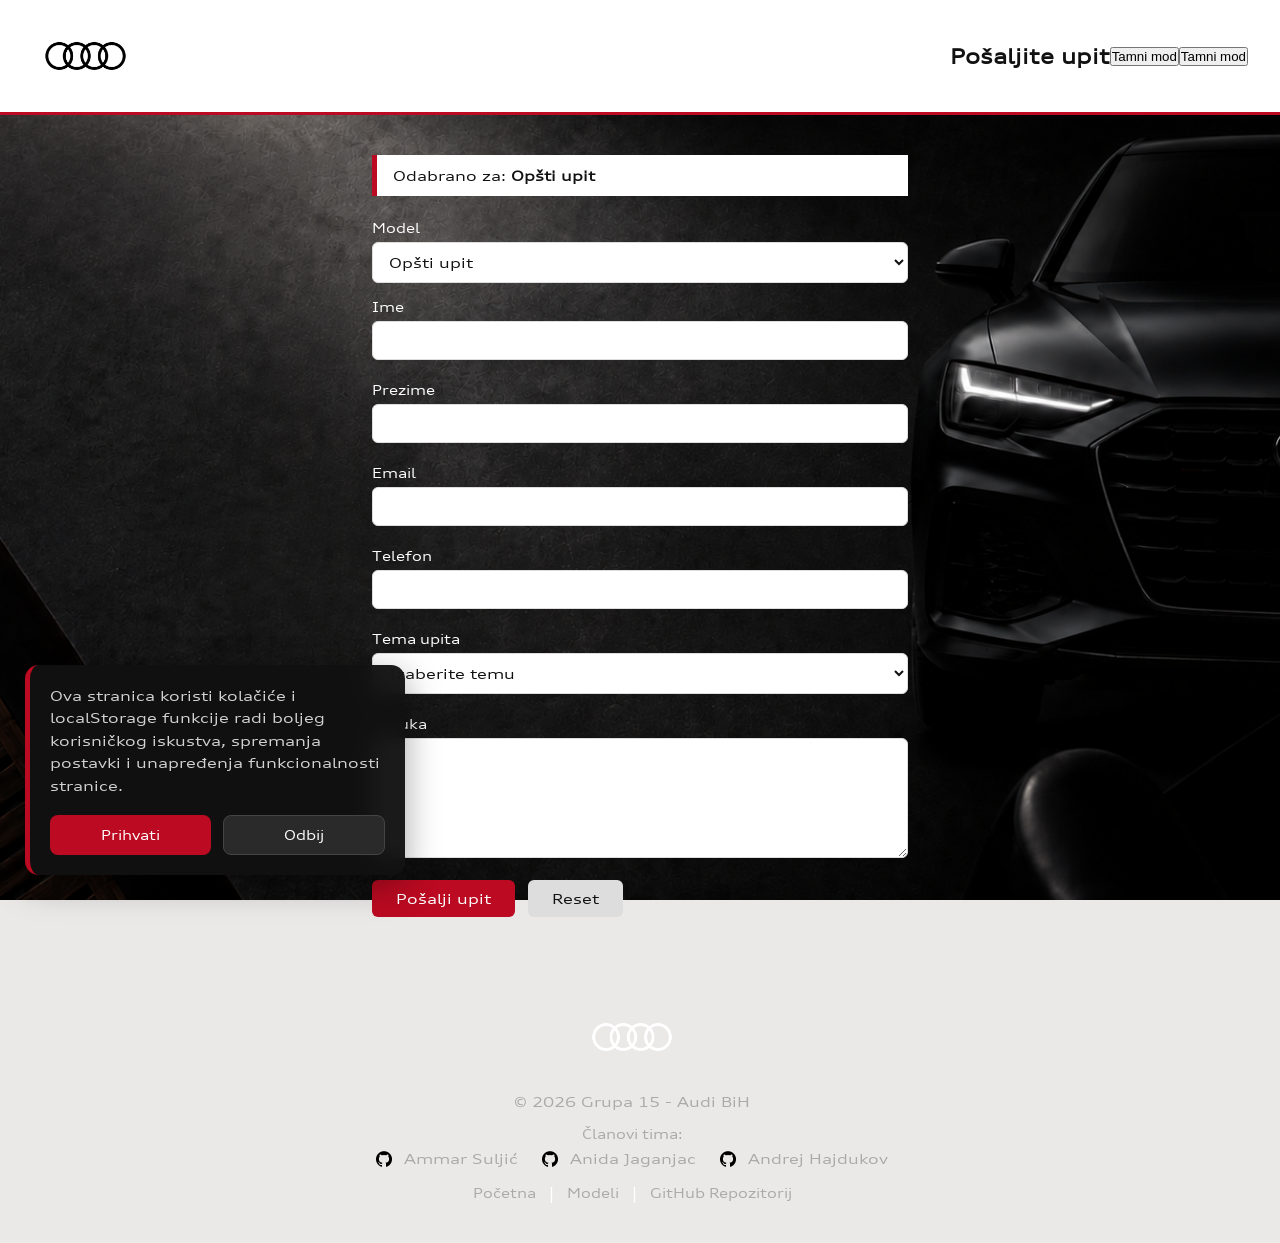
==== commit 1934f275: "dodane cookies klase, stil za iste i napravljene dimenzije za mobitel i tablet" ====
--- a/kontakt.html
+++ b/kontakt.html
@@ -47,13 +47,41 @@
 
 <body class="pozadinakontakt">
 <script src="js/tptpskripte.js"></script>
+
+    <!-- COOKIE BANNER -->
+
+<div id="cookieBanner" class="cookie-banner">
+
+    <div class="cookie-content">
+
+        <p>
+            Ova stranica koristi kolačiće i localStorage funkcije radi boljeg korisničkog iskustva,
+            spremanja postavki i unapređenja funkcionalnosti stranice.
+        </p>
+
+        <div class="cookie-buttons">
+
+            <button type="button" id="acceptCookies">
+    Prihvati
+</button>
+
+<button type="button" id="declineCookies">
+    Odbij
+</button>
+
+        </div>
+
+    </div>
+
+</div>
+
     
 <!-- ================= MAIN ================= -->
 <main class="kontakt-main">
 
     <!-- JS ĆE OVO PUNITI -->
     <div class="selected-model-box">
-        <p>Odabrani za: 
+        <p>Odabrano za: 
             <strong id="selectedModel">Opšti upit</strong>
         </p>
     </div>
@@ -198,6 +226,6 @@
             </footer>
 
 </div>
-
+<script src="js/tptpskripte.js"></script>
 </body>
 </html>
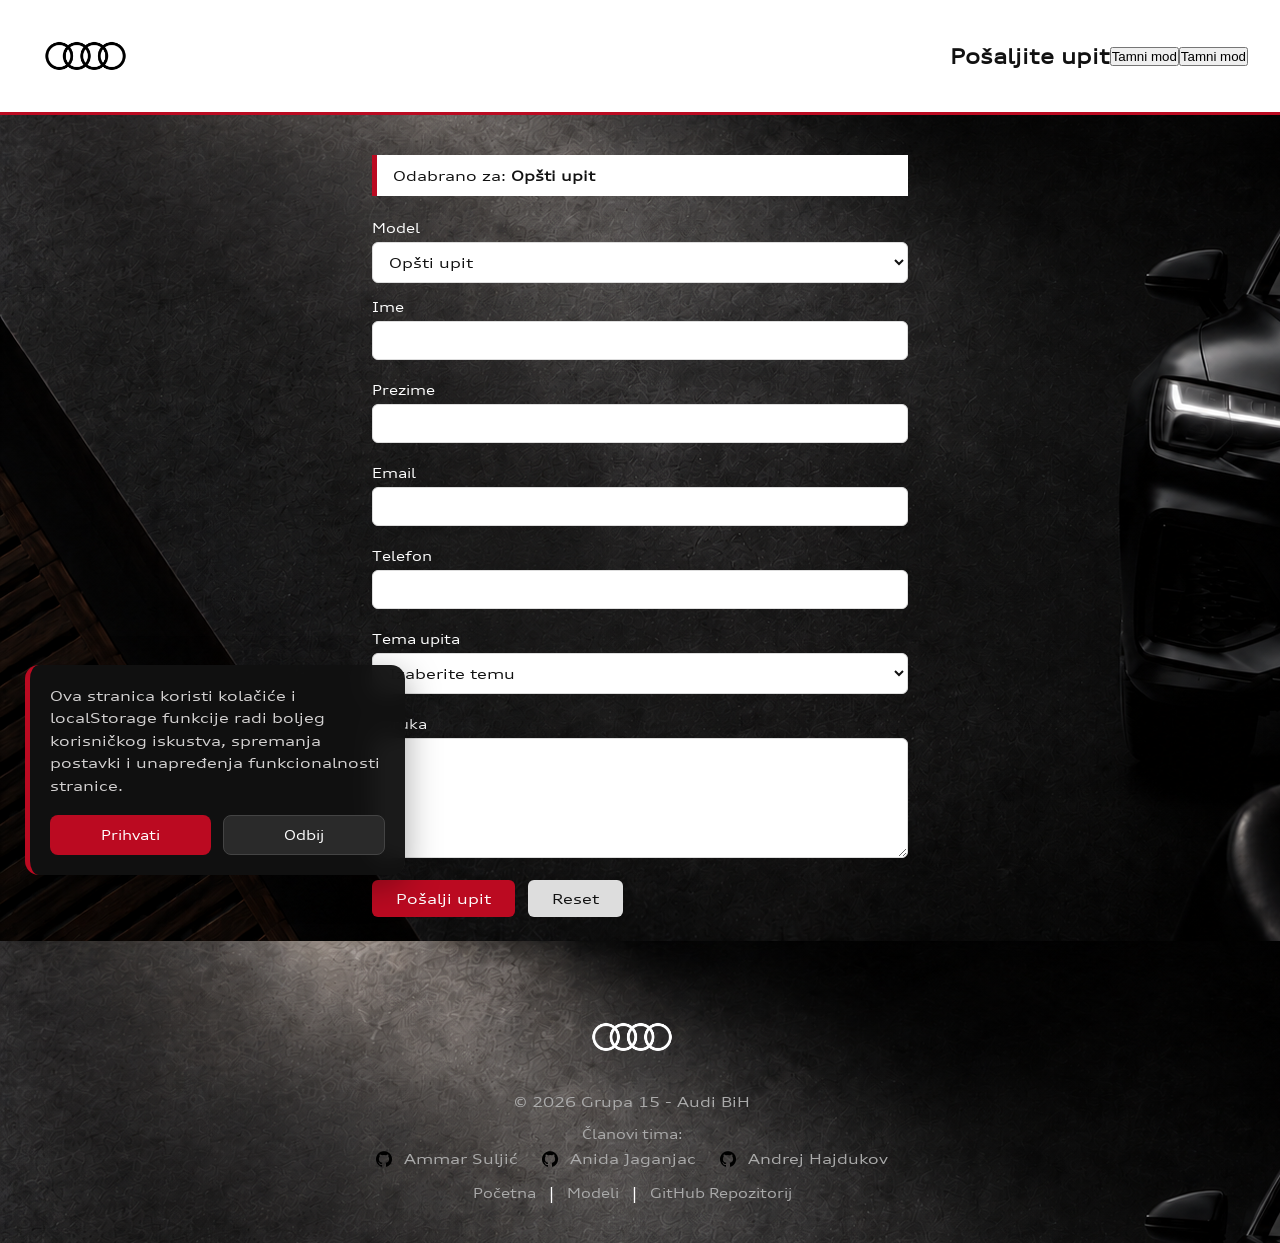
==== commit d6a0aeff: "Finalna verzija kontakt.html stranice sa svim komentarima o upotrebi AI asistenta" ====
--- a/kontakt.html
+++ b/kontakt.html
@@ -34,18 +34,10 @@
 
 </header>
 
-<style>
-.pozadinakontakt{
-    background-image: url("images/audi kontakt.png");
-    background-size: cover;
-    background-position: center;
-    background-repeat: no-repeat;
-    background-attachment: fixed;
-    min-height: 100vh;
-}
-</style>
-
-<body class="pozadinakontakt">
+<body class="pozadinakontakt"
+style="background-image: url('images/audi kontakt.png');">
+
+
 <script src="js/tptpskripte.js"></script>
 
     <!-- COOKIE BANNER -->
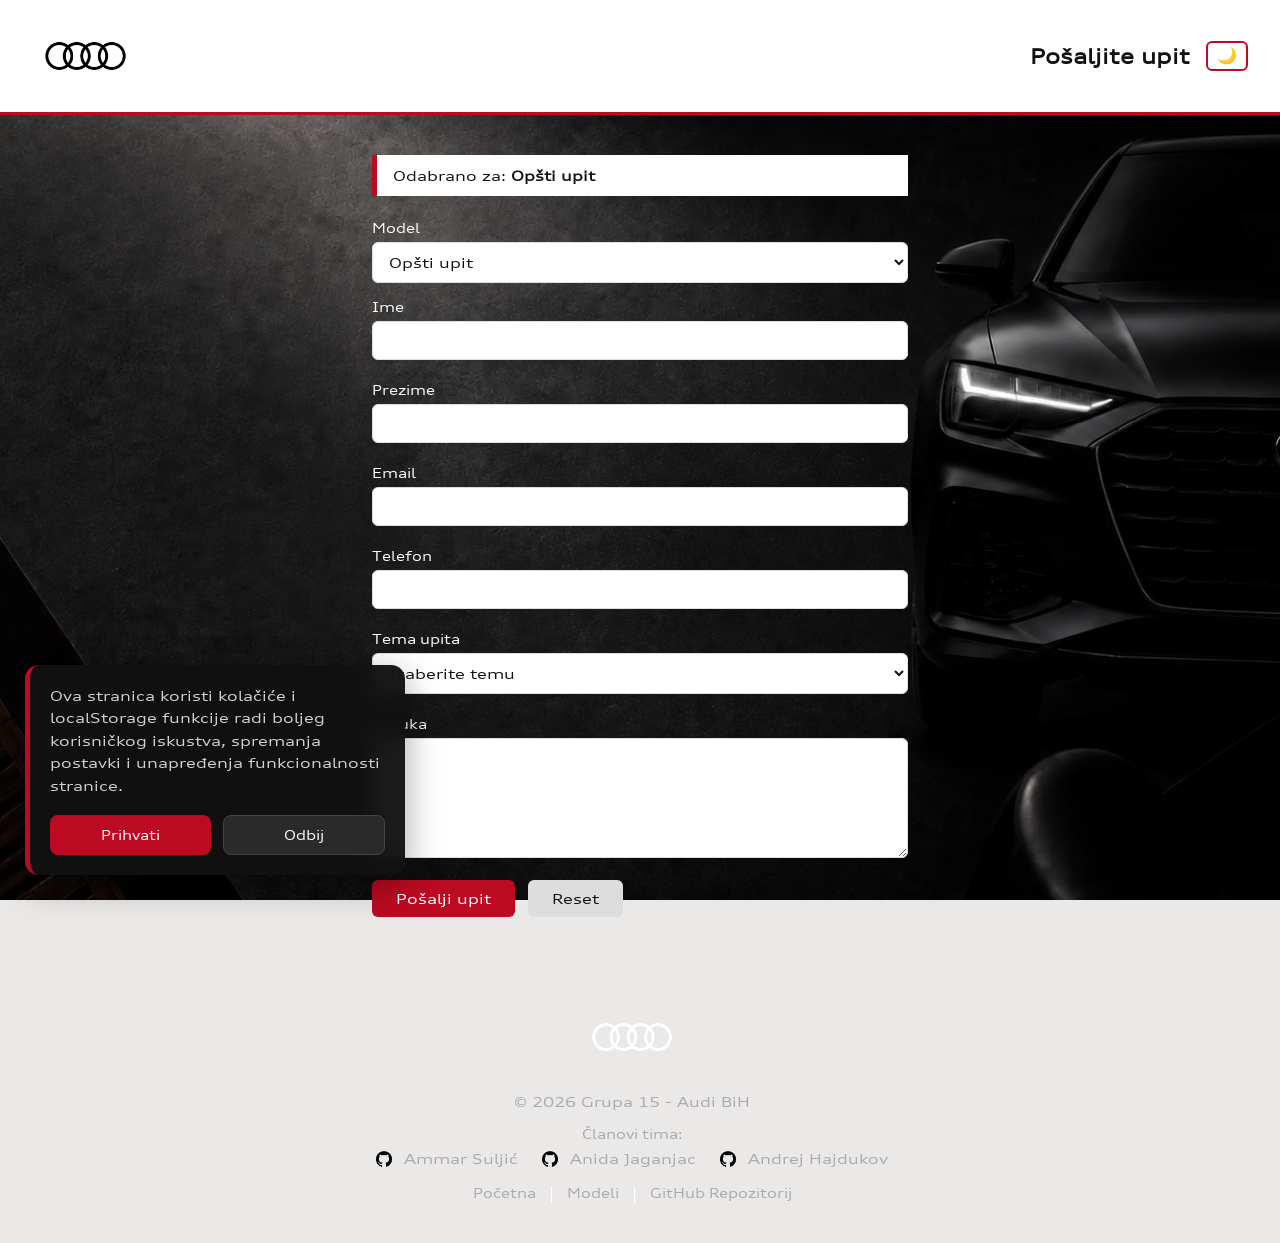
==== commit f764c0c4: "popravljene adrese drustvenih mreza" ====
--- a/kontakt.html
+++ b/kontakt.html
@@ -184,7 +184,7 @@
     <div class="team-members">
 
         <div class="member">
-            <a href="https://github.com/ammarsuljic-ui" target="_blank">
+            <a href="https://github.com/AmmarSuljic" target="_blank">
                 <img src="images/Github logo.webp" alt="GitHub" class="github-icon">
                 Ammar Suljić
             </a>
--- a/css/tptpstil.css
+++ b/css/tptpstil.css
@@ -1209,6 +1209,15 @@
   padding: 0 32px;
 }
 
+.pozadinakontakt{
+  background-image: url("images/audi kontakt.png");
+  background-size: cover;
+  background-position: center;
+  background-repeat: no-repeat;
+  background-attachment: fixed;
+  min-height: 100vh;
+}
+
 .page-title {
   font-size: 20px;
   color: var(--boja-tekst);
